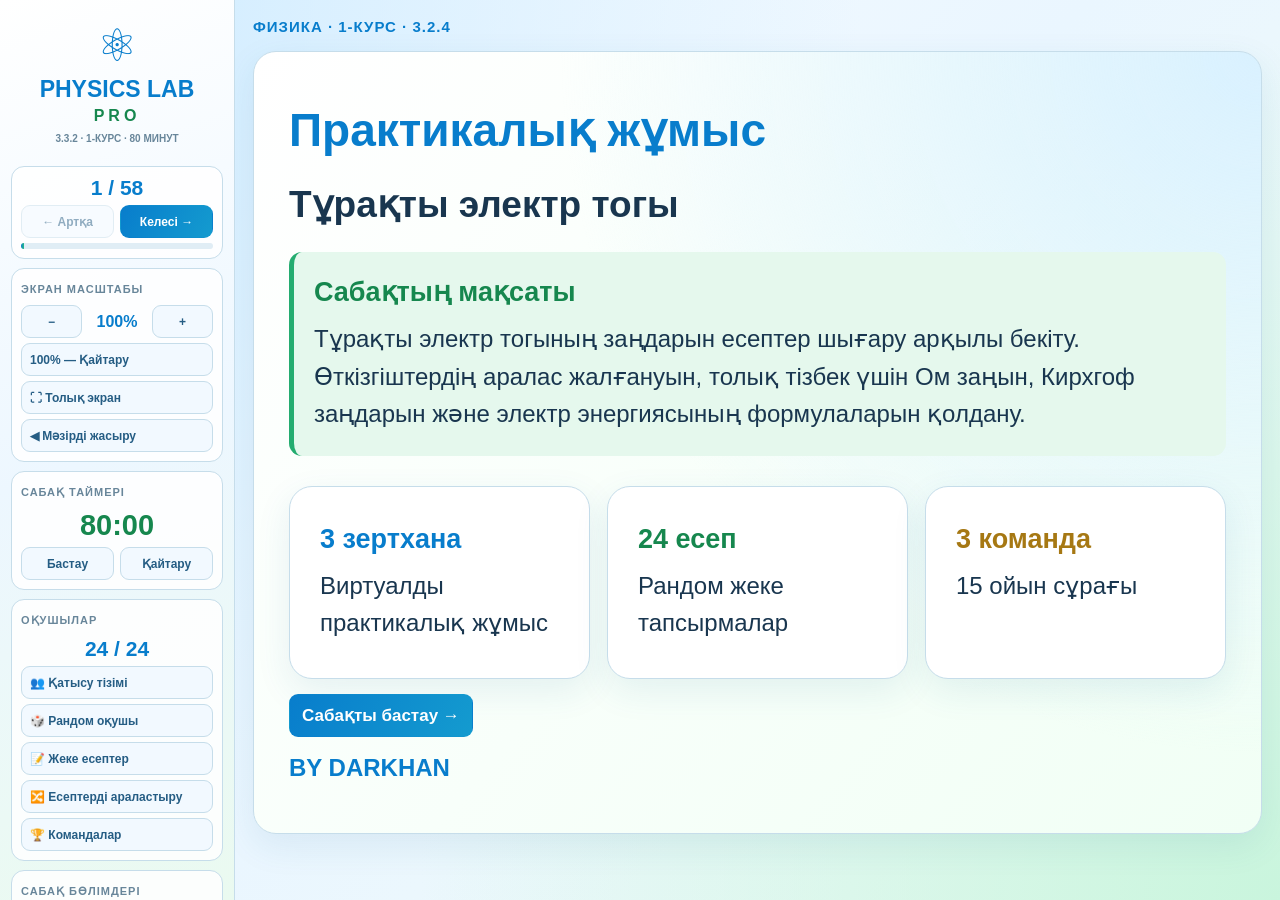
==== fiz5/index.html @ eca9fbef "Physics lessons" ====
<!DOCTYPE html>
<html lang="kk">
<head>
  <meta charset="UTF-8">
  <meta name="viewport" content="width=device-width, initial-scale=1">
  <title>PHYSICS LAB PRO — 3.3.2</title>
  <link rel="stylesheet" href="style.css">
</head>
<body>

<button id="menuToggle" onclick="toggleMenu()">☰</button>

<div id="app">
  <aside class="sidebar">

    <header class="brand">
      <div class="logo">⚛</div>
      <h2>PHYSICS LAB</h2>
      <b>PRO</b>
      <small>3.3.2 · 1-КУРС · 80 МИНУТ</small>
    </header>

    <section class="panel">
      <strong id="pageCount">1 / 73</strong>
      <div class="row">
        <button id="prev" onclick="go(-1)">← Артқа</button>
        <button id="next" class="primary" onclick="go(1)">Келесі →</button>
      </div>
      <div class="progress"><div id="progress"></div></div>
    </section>

    <section class="panel">
      <label>ЭКРАН МАСШТАБЫ</label>
      <div class="row">
        <button onclick="zoom(-25)">−</button>
        <b id="scale">100%</b>
        <button onclick="zoom(25)">+</button>
      </div>
      <button onclick="zoom(0)">100% — Қайтару</button>
      <button onclick="fullscreen()">⛶ Толық экран</button>
      <button onclick="toggleMenu()">◀ Мәзірді жасыру</button>
    </section>

    <section class="panel">
      <label>САБАҚ ТАЙМЕРІ</label>
      <strong id="timer">80:00</strong>
      <div class="row">
        <button id="timerBtn" onclick="toggleTimer()">Бастау</button>
        <button onclick="resetTimer()">Қайтару</button>
      </div>
    </section>

    <section class="panel">
      <label>ОҚУШЫЛАР</label>
      <b id="attendanceCount">24 / 24</b>
      <button onclick="openPanel('attendance')">👥 Қатысу тізімі</button>
      <button onclick="randomStudent()">🎲 Рандом оқушы</button>
      <button onclick="openPanel('taskPanel')">📝 Жеке есептер</button>
      <button onclick="reshuffle()">🔀 Есептерді араластыру</button>
      <button onclick="openPanel('teamPanel')">🏆 Командалар</button>
    </section>

    <section class="panel">
      <label>САБАҚ БӨЛІМДЕРІ</label>
      <nav id="menu"></nav>
    </section>

    <section class="panel">
      <label>ҚҰРАЛДАР</label>
      <button class="greenBtn" onclick="openBoard()">✎ Интерактивті тақта</button>
      <button onclick="openPanel('mathPanel')">🧮 Математика</button>
      <button onclick="openPanel('physicsPanel')">⚙ Физика</button>
      <button onclick="readPage()">🔊 Дауыстап оқу</button>
      <button onclick="stopReading()">■ Тоқтату</button>
    </section>

    <div class="clock">
      <small>АЛМАТЫ · UTC+5</small>
      <strong id="clock">00:00:00</strong>
      <small id="date"></small>
    </div>

    <footer>BY DARKHAN</footer>
  </aside>

  <main id="screen">
    <div id="stage"></div>
  </main>
</div>

<!-- ҚАТЫСУ ТІЗІМІ -->

<section id="attendance" class="floating wide hidden">
  <header class="handle">
    <b>👥 Қатысу тізімі</b>
    <button onclick="closePanel('attendance')">✕</button>
  </header>
  <p>Келмеген оқушылардың белгісін алып тастаңыз.</p>
  <div class="row">
    <button onclick="markAll(true)">Барлығы бар</button>
    <button onclick="markAll(false)">Барлығы жоқ</button>
  </div>
  <div id="students"></div>
  <button class="primary full" onclick="saveAttendance()">Сақтау</button>
</section>

<!-- ЖЕКЕ ЕСЕПТЕР -->

<section id="taskPanel" class="floating wide hidden">
  <header class="handle">
    <b>24 рандом есеп</b>
    <button onclick="closePanel('taskPanel')">✕</button>
  </header>
  <p id="taskCount"></p>
  <div id="taskList"></div>
  <button class="primary full" onclick="reshuffle()">🎲 Қайта араластыру</button>
</section>

<!-- РАНДОМ ОҚУШЫ -->

<section id="randomPanel" class="floating hidden">
  <header class="handle">
    <b>🎲 Кездейсоқ таңдау</b>
    <button onclick="closePanel('randomPanel')">✕</button>
  </header>
  <div id="randomName"></div>
  <button class="primary full" onclick="openRandomTask()">Есебін ашу</button>
  <button class="full" onclick="randomStudent()">Келесі оқушы</button>
</section>

<!-- КОМАНДАЛАР -->

<section id="teamPanel" class="floating wide hidden">
  <header class="handle">
    <b>🏆 Командалар</b>
    <button onclick="closePanel('teamPanel')">✕</button>
  </header>
  <div id="teams"></div>
  <button class="primary full" onclick="makeTeams(true)">3 топқа қайта бөлу</button>
</section>

<!-- МАТЕМАТИКАЛЫҚ КАЛЬКУЛЯТОР -->

<section id="mathPanel" class="floating mini hidden">
  <header class="handle">
    <b>МАТЕМАТИКА</b>
    <button onclick="closePanel('mathPanel')">✕</button>
  </header>
  <input id="mathDisplay" readonly placeholder="0">
  <div id="mathKeys"></div>
  <div id="mathResult" class="result">0</div>
</section>

<!-- ФИЗИКАЛЫҚ КАЛЬКУЛЯТОР -->

<section id="physicsPanel" class="floating mini hidden">
  <header class="handle">
    <b>ФИЗИКА</b>
    <button onclick="closePanel('physicsPanel')">✕</button>
  </header>
  <label>Формула</label>
  <select id="physicsFormula" onchange="selectFormula()"></select>
  <label>Табу керек</label>
  <select id="physicsUnknown" onchange="physicsInputs()"></select>
  <div id="physicsInputs"></div>
  <button class="primary full" onclick="calculatePhysics()">Есептеу</button>
  <div id="physicsResult" class="result">Нәтиже</div>
</section>

<!-- ИНТЕРАКТИВТІ ТАҚТА -->

<section id="board" class="hidden">

  <header class="boardHeader">
    <b>PHYSICS WHITEBOARD PRO</b>
    <button onclick="closeBoard()">✕ Сабаққа қайту</button>
  </header>

  <aside class="boardTools">

    <label>ТҮСТЕР</label>
    <div class="colors">
      <button style="--c:#19364f" onclick="color('#19364f')"></button>
      <button style="--c:#087dcc" onclick="color('#087dcc')"></button>
      <button style="--c:#df304b" onclick="color('#df304b')"></button>
      <button style="--c:#16874e" onclick="color('#16874e')"></button>
      <button style="--c:#e9b52c" onclick="color('#e9b52c')"></button>
      <button style="--c:#8b45db" onclick="color('#8b45db')"></button>
    </div>
    <input type="color" id="ink" value="#19364f" oninput="color(this.value)">

    <label>ҚАЛЫҢДЫҒЫ</label>
    <input type="range" id="penSize" min="1" max="50" value="5">

    <label>ЖАЗУ ҚҰРАЛДАРЫ</label>
    <button data-tool="pen" onclick="setTool('pen')">✎ Қалам</button>
    <button data-tool="marker" onclick="setTool('marker')">Маркер</button>
    <button data-tool="eraser" onclick="setTool('eraser')">Өшіргіш</button>
    <button data-tool="text" onclick="setTool('text')">T Мәтін</button>
    <button data-tool="hand" onclick="setTool('hand')">✋ Жылжыту</button>

    <label>ФИГУРАЛАР</label>
    <div class="shapes">
      <button data-tool="line" onclick="setTool('line')">╱</button>
      <button data-tool="arrow" onclick="setTool('arrow')">➜</button>
      <button data-tool="rect" onclick="setTool('rect')">▭</button>
      <button data-tool="circle" onclick="setTool('circle')">◯</button>
      <button data-tool="triangle" onclick="setTool('triangle')">△</button>
      <button onclick="toggleGrid()">▦</button>
    </div>

    <label>ТАҚТА БЕТТЕРІ</label>
    <div class="row">
      <button onclick="boardPage(-1)">◀</button>
      <b id="boardCount">1 / 1</b>
      <button onclick="boardPage(1)">▶</button>
    </div>
    <button onclick="newBoardPage()">+ Жаңа бет</button>
    <button onclick="deleteBoardPage()">Бетті өшіру</button>

    <label>ТАҚТА МАСШТАБЫ</label>
    <div class="row">
      <button onclick="boardZoom(-25)">−</button>
      <b id="boardScale">100%</b>
      <button onclick="boardZoom(25)">+</button>
    </div>
    <button onclick="boardZoom(0)">100% — Қайтару</button>

    <div class="row">
      <button onclick="undo()">↶</button>
      <button onclick="redo()">↷</button>
    </div>

    <button onclick="clearBoard()">Тазалау</button>
    <button onclick="$('imageInput').click()">+ Сурет қосу</button>
    <input id="imageInput" type="file" class="hidden"
      accept="image/*" onchange="importImage(event)">
    <button class="primary" onclick="saveBoard()">↓ PNG сақтау</button>
    <button onclick="openPanel('mathPanel')">🧮 Математика</button>
    <button onclick="openPanel('physicsPanel')">⚙ Физика</button>
  </aside>

  <div id="boardViewport">
    <div id="paper">
      <canvas id="canvas" width="1600" height="900"></canvas>
    </div>
  </div>
</section>

<script src="script.js"></script>
</body>
</html>
---- fiz5/style.css ----
:root {
  --blue:#087dcc;
  --green:#16874e;
  --red:#d63a50;
  --gold:#a67813;
  --ink:#19364f;
  --line:#c6ddea;
  --shadow:0 12px 35px #24669918;
}

* { box-sizing:border-box; }

html,body {
  margin:0;
  width:100%;
  height:100%;
  overflow:hidden;
}

body {
  font-family:"Segoe UI","Noto Sans",Arial,sans-serif;
  color:var(--ink);
  background:
    radial-gradient(circle at top left,#cbeaff,transparent 55%),
    radial-gradient(circle at bottom right,#c9f5dd,transparent 55%),
    linear-gradient(135deg,#f9fcff,#eaf6ff,#effbf5);
}

button,input,select { font:inherit; }

button {
  padding:10px 12px;
  border:1px solid var(--line);
  border-radius:9px;
  background:#f2f9ff;
  color:#255d84;
  font-weight:700;
  cursor:pointer;
}

button:hover:not(:disabled) { background:#dcefff; }
button:disabled { opacity:.5; cursor:default; }
button:focus-visible { outline:2px solid var(--blue); }

.primary {
  background:linear-gradient(120deg,#087dcc,#149bcf);
  color:white;
  border-color:transparent;
}

.primary:hover:not(:disabled) { background:#066db7; }

.greenBtn { background:#ddf8e8; color:var(--green); }
.hidden { display:none!important; }
.full { width:100%; }
.blue { color:var(--blue); font-weight:800; }
.green { color:var(--green); font-weight:800; }
.red { color:var(--red); font-weight:800; }
.gold { color:var(--gold); font-weight:800; }

.row {
  display:flex;
  align-items:center;
  gap:6px;
}

.row>button { flex:1; }

/* СОЛ ЖАҚ МӘЗІР */

#app {
  display:grid;
  grid-template-columns:235px minmax(0,1fr);
  height:100dvh;
}

.sidebar {
  min-height:0;
  display:flex;
  flex-direction:column;
  gap:9px;
  padding:11px;
  overflow:auto;
  scrollbar-width:thin;
  background:linear-gradient(160deg,#fff,#edf7ff,#eafaf0);
  border-right:1px solid var(--line);
}

#app.menuHidden {
  grid-template-columns:minmax(0,1fr);
}

#app.menuHidden .sidebar { display:none; }
#app.menuHidden #screen { padding-top:60px; }

#menuToggle {
  display:none;
  position:fixed;
  left:10px;
  top:10px;
  z-index:90;
  font-size:22px;
  background:white;
}

body.menuHidden #menuToggle { display:block; }

.brand {
  text-align:center;
  padding:8px 0 13px;
}

.logo { color:var(--blue); font-size:45px; }
.brand h2 { font-size:23px; color:var(--blue); margin:4px 0; }
.brand b { color:var(--green); letter-spacing:4px; }

.brand small {
  display:block;
  margin-top:8px;
  font-size:10px;
  color:#68869a;
  font-weight:800;
}

.panel {
  display:flex;
  flex-direction:column;
  gap:5px;
  padding:9px;
  background:#ffffffdf;
  border:1px solid var(--line);
  border-radius:13px;
}

.panel label,.boardTools label {
  font-size:11px;
  color:#68869a;
  font-weight:900;
  letter-spacing:1px;
  margin:5px 0;
}

.panel button {
  font-size:12px;
  min-height:33px;
  padding:8px;
  text-align:left;
}

.panel .row button { text-align:center; }

#pageCount,#attendanceCount {
  color:var(--blue);
  font-size:21px;
  text-align:center;
}

#scale {
  min-width:58px;
  text-align:center;
  color:var(--blue);
}

#menu {
  display:flex;
  flex-direction:column;
  gap:5px;
}

#menu button.active,
.boardTools button.active {
  background:var(--blue);
  color:white;
}

.progress {
  height:6px;
  border-radius:20px;
  background:#e0edf5;
  overflow:hidden;
}

#progress {
  height:100%;
  background:linear-gradient(90deg,#087dcc,#25bb81);
  transition:width .2s;
}

#timer {
  color:var(--green);
  font-size:29px;
  text-align:center;
  font-variant-numeric:tabular-nums;
}

.clock {
  text-align:center;
  background:white;
  padding:10px;
  border:1px solid var(--line);
  border-radius:12px;
}

.clock strong {
  display:block;
  font-size:29px;
  color:var(--blue);
  font-variant-numeric:tabular-nums;
}

.clock small {
  font-size:10px;
  color:#668399;
  font-weight:800;
}

footer {
  font-size:11px;
  letter-spacing:2px;
  font-weight:900;
  color:#658198;
  text-align:center;
  padding:7px;
}

/* НЕГІЗГІ ЭКРАН */

#screen {
  min-width:0;
  min-height:0;
  overflow:auto;
  padding:18px;
  overscroll-behavior:contain;
}

#stage { width:100%; margin:0 auto; }

.slide { animation:appear .2s ease-out; }

@keyframes appear {
  from { opacity:.5; }
  to { opacity:1; }
}

.eyebrow {
  font-size:15px;
  color:var(--blue);
  font-weight:900;
  letter-spacing:1px;
}

.slide h1 {
  font-size:46px;
  line-height:1.22;
  margin:15px 0 24px;
}

.slide h2 {
  font-size:37px;
  line-height:1.25;
  margin:10px 0 24px;
}

.slide h3 { font-size:27px; margin:12px 0; }

.slide p,.slide li {
  font-size:24px;
  line-height:1.55;
  margin:12px 0;
}

.slide button { font-size:17px; }

.card {
  padding:25px 30px;
  margin:15px 0;
  background:white;
  border:1px solid var(--line);
  border-radius:23px;
  box-shadow:var(--shadow);
}

.hero {
  padding:35px;
  background:
    radial-gradient(circle at top right,#d9f1ff,transparent 55%),
    linear-gradient(130deg,white,#f1fff5);
}

.definition,.example,.warning {
  margin:15px 0;
  padding:12px 20px;
  border-radius:13px;
}

.definition {
  background:#e5f8ed;
  border-left:5px solid #24ac70;
}

.example {
  background:#fff8df;
  border-left:5px solid #e8bb4c;
}

.warning {
  background:#fff0f3;
  border-left:5px solid #df6076;
}

.formula {
  font-family:"Cambria Math","Segoe UI",Arial,sans-serif;
  font-size:36px;
  font-weight:700;
  line-height:1.6;
  color:#0872bd;
  text-align:center;
  background:linear-gradient(120deg,#e2f2ff,#f5fbff);
  border:1px solid #bbdaef;
  border-radius:15px;
  padding:18px;
  margin:15px 0;
  overflow-wrap:anywhere;
}

.formula sub,.formula sup {
  font-size:.65em;
  line-height:0;
}

.frac {
  display:inline-flex;
  flex-direction:column;
  align-items:center;
  vertical-align:middle;
  font-size:.88em;
  line-height:1.25;
  margin:4px;
}

.frac>span:first-child {
  width:100%;
  border-bottom:2px solid currentColor;
  padding:0 10px 5px;
}

.frac>span:last-child { padding:5px 10px 0; }

.grid2,.grid3 {
  display:grid;
  gap:17px;
}

.grid2 { grid-template-columns:repeat(2,minmax(0,1fr)); }
.grid3 { grid-template-columns:repeat(3,minmax(0,1fr)); }

.visual {
  padding:16px;
  border:2px solid #b3d6ed;
  background:linear-gradient(135deg,#f5fbff,#e4f3ff);
  border-radius:18px;
  text-align:center;
}

.visual svg { display:block; width:100%; max-height:300px; }
.visual small { font-size:14px; color:#668398; }

.notebook {
  border-left:7px solid #d78c9b;
  background:repeating-linear-gradient(
    0deg,white 0px,white 34px,#d8e9f5 35px,white 36px
  );
}

.planRow {
  display:flex;
  justify-content:space-between;
  gap:15px;
  padding:14px 0;
  font-size:22px;
  border-bottom:1px solid var(--line);
}

/* ЖЕКЕ ЕСЕПТЕР */

.studentBanner {
  display:flex;
  align-items:center;
  gap:20px;
  padding:22px;
  margin:18px 0;
  border:2px solid #acd7ee;
  border-radius:20px;
  background:linear-gradient(120deg,#d9efff,#effbf5);
}

.avatar {
  width:80px;
  height:80px;
  flex-shrink:0;
  display:grid;
  place-items:center;
  border-radius:24px;
  background:linear-gradient(135deg,#087dcc,#21ad88);
  color:white;
  font-size:40px;
  font-weight:900;
}

.studentBanner h1 { margin:5px 0; color:var(--blue); }

.level {
  display:inline-block;
  padding:8px 16px;
  border-radius:25px;
  font-size:16px;
  font-weight:900;
}

.easy { background:#d9f7e4; color:#157b47; }
.medium { background:#fff0c5; color:#997000; }
.hard { background:#ffe1e7; color:#b62f48; }

.problem { font-size:30px!important; font-weight:750; }

.data {
  padding:13px 18px;
  margin:12px 0;
  background:#edf7ff;
  border-radius:10px;
  font-size:23px;
}

.answer {
  padding:17px;
  margin-top:18px;
  background:#e7f9ee;
  border:1px solid #b8e1c9;
  border-radius:14px;
}

.actions {
  display:flex;
  flex-wrap:wrap;
  gap:9px;
  margin-top:18px;
}

.done {
  background:#d5f5df;
  color:var(--green);
  border-color:#91d8ad;
}

/* ТОПТЫҚ ОЙЫН */

.teamTurn {
  display:flex;
  flex-wrap:wrap;
  gap:9px;
  margin:15px 0;
}

.teamPill {
  padding:11px 16px;
  background:white;
  border:1px solid var(--line);
  border-radius:25px;
  font-weight:800;
}

.teamPill.active { background:var(--blue); color:white; }

.player {
  padding:18px;
  margin:15px 0;
  border:2px solid #afd8ef;
  border-radius:14px;
  background:#e7f4ff;
  font-size:23px;
}

.player strong { font-size:32px; color:var(--blue); }
.question { font-size:34px!important; font-weight:800; }

.choices {
  display:grid;
  grid-template-columns:1fr 1fr;
  gap:15px;
  margin:20px 0;
}

.slide .choice {
  min-height:80px;
  padding:18px;
  background:#f6fbff;
  border:2px solid var(--line);
  font-size:24px;
  text-align:left;
}

.choice:disabled { opacity:1; }

.slide .choice.correct {
  background:#cef4db;
  border-color:#26ae70;
  color:#117840;
}

.slide .choice.wrong {
  background:#ffe1e7;
  border-color:#e67388;
  color:#b42f48;
}

.score {
  color:var(--green);
  font-size:42px;
  font-weight:900;
}

/* ҚОЗҒАЛМАЛЫ ТЕРЕЗЕЛЕР */

.floating {
  position:fixed;
  top:80px;
  right:15px;
  z-index:150;
  width:300px;
  max-width:calc(100vw - 8px);
  max-height:calc(100dvh - 8px);
  overflow:auto;
  padding:12px;
  background:white;
  border:1px solid #accfe5;
  border-radius:14px;
  box-shadow:0 14px 45px #173b5735;
}

.floating.wide { width:500px; }

.handle {
  display:flex;
  align-items:center;
  justify-content:space-between;
  gap:5px;
  padding:9px;
  border-radius:8px;
  background:#e5f4ff;
  color:var(--blue);
  font-size:15px;
  cursor:grab;
  touch-action:none;
  user-select:none;
}

.handle button { padding:3px 7px; }

#students,#taskList {
  display:grid;
  grid-template-columns:1fr 1fr;
  gap:6px;
  margin:10px 0;
  max-height:350px;
  overflow:auto;
}

.student {
  display:flex;
  align-items:center;
  gap:7px;
  padding:10px;
  background:#e8f9ef;
  border:1px solid #bce6cb;
  border-radius:8px;
  font-size:16px;
  font-weight:700;
}

.student.absent {
  background:#fff0f3;
  color:var(--red);
}

.student input {
  width:18px;
  height:18px;
  accent-color:var(--green);
}

#taskList button { text-align:left; }
#taskList small { display:block; font-size:11px; }

.teamCard {
  padding:12px;
  border:1px solid var(--line);
  border-radius:12px;
  margin:10px 0;
}

#randomName {
  padding:30px 10px;
  margin:12px 0;
  text-align:center;
  background:#e5f4ff;
  border-radius:12px;
  color:var(--blue);
  font-size:34px;
  font-weight:900;
}

input:not([type=checkbox]):not([type=range]):not([type=color]),
select {
  width:100%;
  min-width:0;
  padding:8px;
  margin:5px 0;
  border:1px solid var(--line);
  border-radius:7px;
  background:#f4faff;
  color:var(--ink);
}

input[type=range] { width:100%; accent-color:var(--blue); }

/* ШАҒЫН КАЛЬКУЛЯТОРЛАР */

#mathPanel { width:170px; }
#physicsPanel { width:185px; right:195px; }

.mini {
  padding:5px;
  background:#f2f9ff;
  border-radius:10px;
  cursor:grab;
  user-select:none;
  touch-action:none;
}

.mini .handle { font-size:10px; padding:5px; }
.mini .handle button { font-size:10px; padding:2px 5px; }

#mathDisplay {
  height:30px;
  padding:4px;
  font-size:16px;
  text-align:right;
  background:white;
}

#mathKeys {
  display:grid;
  grid-template-columns:repeat(4,minmax(0,1fr));
  gap:3px;
}

#mathKeys button {
  min-width:0;
  height:23px;
  padding:0;
  font-size:10px;
  border-radius:5px;
}

.mini label {
  display:block;
  font-size:10px;
  font-weight:750;
  margin-top:4px;
}

#physicsPanel input,#physicsPanel select {
  height:26px;
  padding:3px;
  font-size:10px;
  margin:3px 0;
}

#physicsPanel .full { padding:6px; font-size:10px; }

.result {
  padding:6px;
  margin-top:5px;
  border:1px solid #bae1c9;
  border-radius:6px;
  background:#e1f7ea;
  color:var(--green);
  font-size:12px;
  font-weight:800;
  overflow-wrap:anywhere;
}

/* ИНТЕРАКТИВТІ ТАҚТА */

#board {
  position:fixed;
  inset:0;
  z-index:100;
  display:grid;
  grid-template-columns:185px minmax(0,1fr);
  grid-template-rows:55px minmax(0,1fr);
  background:#dce8f1;
}

.boardHeader {
  grid-column:1/-1;
  display:flex;
  align-items:center;
  justify-content:space-between;
  padding:10px 18px;
  background:white;
  color:var(--blue);
  border-bottom:1px solid var(--line);
}

.boardTools {
  display:flex;
  flex-direction:column;
  gap:5px;
  padding:9px;
  overflow:auto;
  background:#f8fcff;
  border-right:1px solid var(--line);
}

.boardTools>button { font-size:12px; padding:8px; text-align:left; }
.boardTools .row { font-size:12px; }
.boardTools .row button { padding:6px; }

.colors {
  display:grid;
  grid-template-columns:repeat(6,1fr);
  gap:4px;
}

.colors button {
  width:21px;
  height:21px;
  padding:0;
  border:2px solid white;
  border-radius:50%;
  background:var(--c);
  box-shadow:0 0 0 1px #adc9db;
}

.colors button:hover { background:var(--c); }
#ink { width:100%; height:28px; border:0; }

.shapes {
  display:grid;
  grid-template-columns:repeat(3,1fr);
  gap:5px;
}

.shapes button { padding:6px; font-size:18px; }

#boardViewport {
  min-width:0;
  min-height:0;
  overflow:auto;
  padding:12px;
}

#paper {
  position:relative;
  margin:0 auto;
  background:white;
  box-shadow:0 7px 30px #19364f26;
}

#canvas {
  display:block;
  width:100%;
  height:auto;
  touch-action:none;
  cursor:crosshair;
}

/* ТЕЛЕФОНҒА БЕЙІМДЕЛУ */

@media(max-width:1000px) {
  #app { grid-template-columns:200px minmax(0,1fr); }
  .slide h1 { font-size:38px; }
  .slide h2 { font-size:30px; }
  .slide p,.slide li { font-size:21px; }
  .grid2 { grid-template-columns:1fr; }
}

@media(max-width:650px) {
  #app { grid-template-columns:145px minmax(0,1fr); }
  .sidebar,.panel { padding:5px; }
  .brand h2 { font-size:16px; }
  .panel button { font-size:10px; }
  #screen { padding:8px; }
  .card,.hero { padding:15px; }
  .slide h1 { font-size:28px; }
  .slide h2 { font-size:24px; }
  .slide h3 { font-size:20px; }
  .slide p,.slide li { font-size:18px; }
  .formula { font-size:25px; }
  .problem { font-size:22px!important; }
  .grid3,.choices,#students,#taskList { grid-template-columns:1fr; }
  .studentBanner { padding:10px; gap:10px; }
  .avatar { width:45px; height:45px; font-size:22px; }
  #board { grid-template-columns:135px minmax(0,1fr); }
  .colors { grid-template-columns:repeat(3,1fr); }
  #physicsPanel { right:5px; }
}
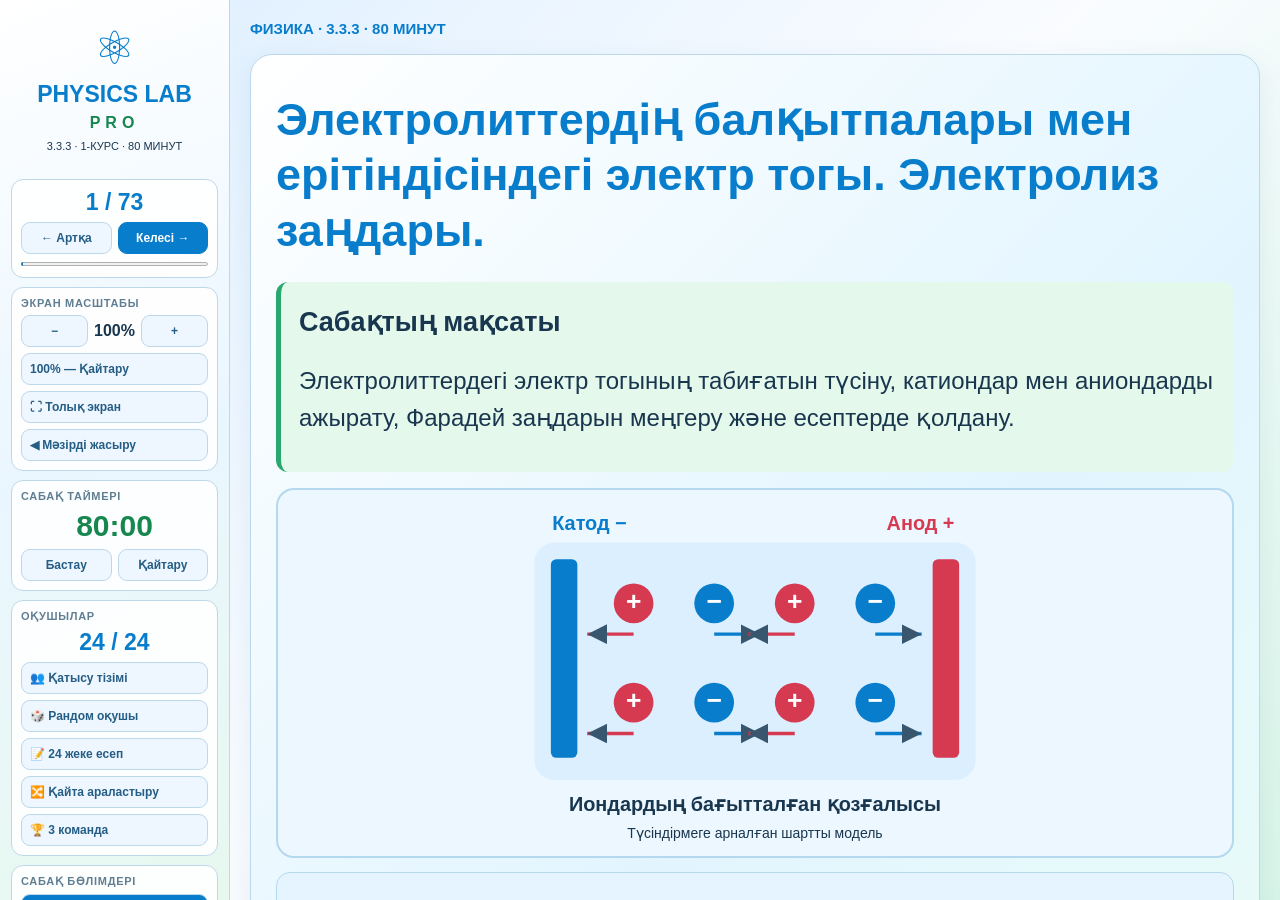
==== commit bb296b16: "Update fiz5 - 3.3.3" ====
--- a/fiz5/index.html
+++ b/fiz5/index.html
@@ -3,31 +3,30 @@
 <html lang="kk">
 <head>
   <meta charset="UTF-8">
-  <meta name="viewport" content="width=device-width, initial-scale=1">
-  <title>PHYSICS LAB PRO — 3.3.2</title>
+  <meta name="viewport" content="width=device-width,initial-scale=1">
+  <title>PHYSICS LAB PRO — 3.3.3</title>
   <link rel="stylesheet" href="style.css">
 </head>
 <body>
 
-<button id="menuToggle" onclick="toggleMenu()">☰</button>
+<button id="menuToggle" onclick="toggleMenu()">☰ Мәзір</button>
 
 <div id="app">
-  <aside class="sidebar">
-
+  <aside id="sidebar">
     <header class="brand">
       <div class="logo">⚛</div>
       <h2>PHYSICS LAB</h2>
       <b>PRO</b>
-      <small>3.3.2 · 1-КУРС · 80 МИНУТ</small>
+      <small>3.3.3 · 1-КУРС · 80 МИНУТ</small>
     </header>
 
     <section class="panel">
-      <strong id="pageCount">1 / 73</strong>
+      <strong id="pageCount"></strong>
       <div class="row">
-        <button id="prev" onclick="go(-1)">← Артқа</button>
-        <button id="next" class="primary" onclick="go(1)">Келесі →</button>
+        <button onclick="go(-1)">← Артқа</button>
+        <button class="primary" onclick="go(1)">Келесі →</button>
       </div>
-      <div class="progress"><div id="progress"></div></div>
+      <progress id="progress" max="100"></progress>
     </section>
 
     <section class="panel">
@@ -53,12 +52,12 @@
 
     <section class="panel">
       <label>ОҚУШЫЛАР</label>
-      <b id="attendanceCount">24 / 24</b>
+      <strong id="attendanceCount"></strong>
       <button onclick="openPanel('attendance')">👥 Қатысу тізімі</button>
       <button onclick="randomStudent()">🎲 Рандом оқушы</button>
-      <button onclick="openPanel('taskPanel')">📝 Жеке есептер</button>
-      <button onclick="reshuffle()">🔀 Есептерді араластыру</button>
-      <button onclick="openPanel('teamPanel')">🏆 Командалар</button>
+      <button onclick="openPanel('taskPanel')">📝 24 жеке есеп</button>
+      <button onclick="reshuffle()">🔀 Қайта араластыру</button>
+      <button onclick="openPanel('teamPanel')">🏆 3 команда</button>
     </section>
 
     <section class="panel">
@@ -68,7 +67,7 @@
 
     <section class="panel">
       <label>ҚҰРАЛДАР</label>
-      <button class="greenBtn" onclick="openBoard()">✎ Интерактивті тақта</button>
+      <button onclick="openBoard()">✎ Интерактивті тақта</button>
       <button onclick="openPanel('mathPanel')">🧮 Математика</button>
       <button onclick="openPanel('physicsPanel')">⚙ Физика</button>
       <button onclick="readPage()">🔊 Дауыстап оқу</button>
@@ -77,10 +76,9 @@
 
     <div class="clock">
       <small>АЛМАТЫ · UTC+5</small>
-      <strong id="clock">00:00:00</strong>
+      <strong id="clock"></strong>
       <small id="date"></small>
     </div>
-
     <footer>BY DARKHAN</footer>
   </aside>
 
@@ -90,13 +88,11 @@
 </div>
 
 <!-- ҚАТЫСУ ТІЗІМІ -->
-
 <section id="attendance" class="floating wide hidden">
-  <header class="handle">
-    <b>👥 Қатысу тізімі</b>
+  <div class="handle">
+    <b>Қатысу тізімі</b>
     <button onclick="closePanel('attendance')">✕</button>
-  </header>
-  <p>Келмеген оқушылардың белгісін алып тастаңыз.</p>
+  </div>
   <div class="row">
     <button onclick="markAll(true)">Барлығы бар</button>
     <button onclick="markAll(false)">Барлығы жоқ</button>
@@ -106,140 +102,116 @@
 </section>
 
 <!-- ЖЕКЕ ЕСЕПТЕР -->
-
 <section id="taskPanel" class="floating wide hidden">
-  <header class="handle">
-    <b>24 рандом есеп</b>
+  <div class="handle">
+    <b>Жеке есептер</b>
     <button onclick="closePanel('taskPanel')">✕</button>
-  </header>
+  </div>
   <p id="taskCount"></p>
   <div id="taskList"></div>
-  <button class="primary full" onclick="reshuffle()">🎲 Қайта араластыру</button>
-</section>
-
-<!-- РАНДОМ ОҚУШЫ -->
-
+  <button class="full" onclick="reshuffle()">Қайта араластыру</button>
+</section>
+
+<!-- РАНДОМ -->
 <section id="randomPanel" class="floating hidden">
-  <header class="handle">
-    <b>🎲 Кездейсоқ таңдау</b>
+  <div class="handle">
+    <b>Рандом оқушы</b>
     <button onclick="closePanel('randomPanel')">✕</button>
-  </header>
-  <div id="randomName"></div>
+  </div>
+  <h2 id="randomName"></h2>
   <button class="primary full" onclick="openRandomTask()">Есебін ашу</button>
   <button class="full" onclick="randomStudent()">Келесі оқушы</button>
 </section>
 
 <!-- КОМАНДАЛАР -->
-
 <section id="teamPanel" class="floating wide hidden">
-  <header class="handle">
-    <b>🏆 Командалар</b>
+  <div class="handle">
+    <b>Командалар</b>
     <button onclick="closePanel('teamPanel')">✕</button>
-  </header>
+  </div>
   <div id="teams"></div>
-  <button class="primary full" onclick="makeTeams(true)">3 топқа қайта бөлу</button>
+  <button class="full" onclick="makeTeams(true)">Қайта бөлу</button>
 </section>
 
 <!-- МАТЕМАТИКАЛЫҚ КАЛЬКУЛЯТОР -->
-
 <section id="mathPanel" class="floating mini hidden">
-  <header class="handle">
+  <div class="handle">
     <b>МАТЕМАТИКА</b>
     <button onclick="closePanel('mathPanel')">✕</button>
-  </header>
+  </div>
   <input id="mathDisplay" readonly placeholder="0">
   <div id="mathKeys"></div>
   <div id="mathResult" class="result">0</div>
 </section>
 
 <!-- ФИЗИКАЛЫҚ КАЛЬКУЛЯТОР -->
-
 <section id="physicsPanel" class="floating mini hidden">
-  <header class="handle">
+  <div class="handle">
     <b>ФИЗИКА</b>
     <button onclick="closePanel('physicsPanel')">✕</button>
-  </header>
+  </div>
   <label>Формула</label>
-  <select id="physicsFormula" onchange="selectFormula()"></select>
-  <label>Табу керек</label>
-  <select id="physicsUnknown" onchange="physicsInputs()"></select>
+  <select id="physicsFormula" onchange="physicsInputs()"></select>
   <div id="physicsInputs"></div>
   <button class="primary full" onclick="calculatePhysics()">Есептеу</button>
   <div id="physicsResult" class="result">Нәтиже</div>
 </section>
 
 <!-- ИНТЕРАКТИВТІ ТАҚТА -->
-
 <section id="board" class="hidden">
-
   <header class="boardHeader">
     <b>PHYSICS WHITEBOARD PRO</b>
     <button onclick="closeBoard()">✕ Сабаққа қайту</button>
   </header>
 
-  <aside class="boardTools">
-
-    <label>ТҮСТЕР</label>
-    <div class="colors">
-      <button style="--c:#19364f" onclick="color('#19364f')"></button>
-      <button style="--c:#087dcc" onclick="color('#087dcc')"></button>
-      <button style="--c:#df304b" onclick="color('#df304b')"></button>
-      <button style="--c:#16874e" onclick="color('#16874e')"></button>
-      <button style="--c:#e9b52c" onclick="color('#e9b52c')"></button>
-      <button style="--c:#8b45db" onclick="color('#8b45db')"></button>
-    </div>
-    <input type="color" id="ink" value="#19364f" oninput="color(this.value)">
-
+  <div class="boardTools">
+    <label>ТҮС</label>
+    <input id="ink" type="color" value="#19364f">
     <label>ҚАЛЫҢДЫҒЫ</label>
-    <input type="range" id="penSize" min="1" max="50" value="5">
-
-    <label>ЖАЗУ ҚҰРАЛДАРЫ</label>
-    <button data-tool="pen" onclick="setTool('pen')">✎ Қалам</button>
-    <button data-tool="marker" onclick="setTool('marker')">Маркер</button>
-    <button data-tool="eraser" onclick="setTool('eraser')">Өшіргіш</button>
-    <button data-tool="text" onclick="setTool('text')">T Мәтін</button>
-    <button data-tool="hand" onclick="setTool('hand')">✋ Жылжыту</button>
-
-    <label>ФИГУРАЛАР</label>
-    <div class="shapes">
-      <button data-tool="line" onclick="setTool('line')">╱</button>
-      <button data-tool="arrow" onclick="setTool('arrow')">➜</button>
-      <button data-tool="rect" onclick="setTool('rect')">▭</button>
-      <button data-tool="circle" onclick="setTool('circle')">◯</button>
-      <button data-tool="triangle" onclick="setTool('triangle')">△</button>
-      <button onclick="toggleGrid()">▦</button>
-    </div>
+    <input id="penSize" type="range" min="1" max="40" value="5">
+
+    <label>ҚҰРАЛДАР</label>
+    <button onclick="setTool('pen')">✎ Қалам</button>
+    <button onclick="setTool('marker')">Маркер</button>
+    <button onclick="setTool('eraser')">Өшіргіш</button>
+    <button onclick="setTool('text')">Мәтін</button>
+    <button onclick="setTool('line')">Түзу сызық</button>
+    <button onclick="setTool('arrow')">Бағдарша</button>
+    <button onclick="setTool('rect')">Төртбұрыш</button>
+    <button onclick="setTool('circle')">Эллипс</button>
+    <button onclick="setTool('triangle')">Үшбұрыш</button>
+    <button onclick="setTool('hand')">Жылжыту</button>
+    <button onclick="toggleGrid()">Торкөз</button>
 
     <label>ТАҚТА БЕТТЕРІ</label>
     <div class="row">
       <button onclick="boardPage(-1)">◀</button>
-      <b id="boardCount">1 / 1</b>
+      <b id="boardCount">1/1</b>
       <button onclick="boardPage(1)">▶</button>
     </div>
     <button onclick="newBoardPage()">+ Жаңа бет</button>
     <button onclick="deleteBoardPage()">Бетті өшіру</button>
 
-    <label>ТАҚТА МАСШТАБЫ</label>
+    <div class="row">
+      <button onclick="undo()">↶</button>
+      <button onclick="redo()">↷</button>
+    </div>
+
+    <label>МАСШТАБ</label>
     <div class="row">
       <button onclick="boardZoom(-25)">−</button>
       <b id="boardScale">100%</b>
       <button onclick="boardZoom(25)">+</button>
     </div>
-    <button onclick="boardZoom(0)">100% — Қайтару</button>
-
-    <div class="row">
-      <button onclick="undo()">↶</button>
-      <button onclick="redo()">↷</button>
-    </div>
-
+    <button onclick="boardZoom(0)">100%</button>
     <button onclick="clearBoard()">Тазалау</button>
-    <button onclick="$('imageInput').click()">+ Сурет қосу</button>
-    <input id="imageInput" type="file" class="hidden"
-      accept="image/*" onchange="importImage(event)">
-    <button class="primary" onclick="saveBoard()">↓ PNG сақтау</button>
-    <button onclick="openPanel('mathPanel')">🧮 Математика</button>
-    <button onclick="openPanel('physicsPanel')">⚙ Физика</button>
-  </aside>
+    <button onclick="$('imageInput').click()">Сурет қосу</button>
+    <input id="imageInput" type="file" accept="image/*" hidden
+      onchange="importImage(event)">
+    <button onclick="saveBoard()">PNG сақтау</button>
+    <button onclick="openPanel('mathPanel')">Математика</button>
+    <button onclick="openPanel('physicsPanel')">Физика</button>
+  </div>
 
   <div id="boardViewport">
     <div id="paper">
--- a/fiz5/style.css
+++ b/fiz5/style.css
@@ -1,809 +1,219 @@
 
-:root {
-  --blue:#087dcc;
-  --green:#16874e;
-  --red:#d63a50;
-  --gold:#a67813;
-  --ink:#19364f;
-  --line:#c6ddea;
-  --shadow:0 12px 35px #24669918;
-}
-
-* { box-sizing:border-box; }
-
-html,body {
-  margin:0;
-  width:100%;
-  height:100%;
-  overflow:hidden;
-}
-
-body {
+:root{
+  --blue:#087dcc;--green:#16874e;--red:#d63a50;
+  --ink:#19364f;--line:#bdd8e9;
+}
+*{box-sizing:border-box}
+html,body{margin:0;height:100%;overflow:hidden}
+body{
   font-family:"Segoe UI","Noto Sans",Arial,sans-serif;
   color:var(--ink);
-  background:
-    radial-gradient(circle at top left,#cbeaff,transparent 55%),
-    radial-gradient(circle at bottom right,#c9f5dd,transparent 55%),
-    linear-gradient(135deg,#f9fcff,#eaf6ff,#effbf5);
-}
-
-button,input,select { font:inherit; }
-
-button {
-  padding:10px 12px;
-  border:1px solid var(--line);
-  border-radius:9px;
-  background:#f2f9ff;
-  color:#255d84;
-  font-weight:700;
-  cursor:pointer;
-}
-
-button:hover:not(:disabled) { background:#dcefff; }
-button:disabled { opacity:.5; cursor:default; }
-button:focus-visible { outline:2px solid var(--blue); }
-
-.primary {
-  background:linear-gradient(120deg,#087dcc,#149bcf);
-  color:white;
-  border-color:transparent;
-}
-
-.primary:hover:not(:disabled) { background:#066db7; }
-
-.greenBtn { background:#ddf8e8; color:var(--green); }
-.hidden { display:none!important; }
-.full { width:100%; }
-.blue { color:var(--blue); font-weight:800; }
-.green { color:var(--green); font-weight:800; }
-.red { color:var(--red); font-weight:800; }
-.gold { color:var(--gold); font-weight:800; }
-
-.row {
-  display:flex;
-  align-items:center;
-  gap:6px;
-}
-
-.row>button { flex:1; }
-
-/* СОЛ ЖАҚ МӘЗІР */
-
-#app {
-  display:grid;
-  grid-template-columns:235px minmax(0,1fr);
+  background:linear-gradient(135deg,#dceeff,#fafcff,#d9f5e8);
+}
+button,input,select{font:inherit}
+button{
+  border:1px solid var(--line);border-radius:9px;
+  background:#eef7ff;color:#255d84;
+  padding:9px 12px;font-weight:700;cursor:pointer;
+}
+button:hover:not(:disabled){background:#d5eaff}
+button:disabled{opacity:.55;cursor:default}
+.primary{background:#087dcc;color:white;border-color:#087dcc}
+.primary:hover:not(:disabled){background:#066cb3}
+.hidden{display:none!important}
+.full{width:100%;margin:3px 0}
+.blue{color:var(--blue)}
+.green{color:var(--green)}
+.red{color:var(--red)}
+.row{display:flex;align-items:center;gap:6px}
+.row button{flex:1}
+#app{
+  display:grid;grid-template-columns:230px minmax(0,1fr);
   height:100dvh;
 }
-
-.sidebar {
-  min-height:0;
-  display:flex;
-  flex-direction:column;
-  gap:9px;
-  padding:11px;
-  overflow:auto;
-  scrollbar-width:thin;
-  background:linear-gradient(160deg,#fff,#edf7ff,#eafaf0);
+#sidebar{
+  min-height:0;overflow:auto;padding:11px;
+  background:linear-gradient(160deg,#fff,#eaf6ff,#e7f8ef);
   border-right:1px solid var(--line);
 }
-
-#app.menuHidden {
-  grid-template-columns:minmax(0,1fr);
-}
-
-#app.menuHidden .sidebar { display:none; }
-#app.menuHidden #screen { padding-top:60px; }
-
-#menuToggle {
-  display:none;
-  position:fixed;
-  left:10px;
-  top:10px;
-  z-index:90;
-  font-size:22px;
-  background:white;
-}
-
-body.menuHidden #menuToggle { display:block; }
-
-.brand {
-  text-align:center;
-  padding:8px 0 13px;
-}
-
-.logo { color:var(--blue); font-size:45px; }
-.brand h2 { font-size:23px; color:var(--blue); margin:4px 0; }
-.brand b { color:var(--green); letter-spacing:4px; }
-
-.brand small {
-  display:block;
-  margin-top:8px;
-  font-size:10px;
-  color:#68869a;
-  font-weight:800;
-}
-
-.panel {
-  display:flex;
-  flex-direction:column;
-  gap:5px;
-  padding:9px;
-  background:#ffffffdf;
-  border:1px solid var(--line);
-  border-radius:13px;
-}
-
-.panel label,.boardTools label {
-  font-size:11px;
-  color:#68869a;
-  font-weight:900;
-  letter-spacing:1px;
-  margin:5px 0;
-}
-
-.panel button {
-  font-size:12px;
-  min-height:33px;
-  padding:8px;
-  text-align:left;
-}
-
-.panel .row button { text-align:center; }
-
-#pageCount,#attendanceCount {
-  color:var(--blue);
-  font-size:21px;
-  text-align:center;
-}
-
-#scale {
-  min-width:58px;
-  text-align:center;
-  color:var(--blue);
-}
-
-#menu {
-  display:flex;
-  flex-direction:column;
-  gap:5px;
-}
-
-#menu button.active,
-.boardTools button.active {
-  background:var(--blue);
-  color:white;
-}
-
-.progress {
-  height:6px;
-  border-radius:20px;
-  background:#e0edf5;
-  overflow:hidden;
-}
-
-#progress {
-  height:100%;
-  background:linear-gradient(90deg,#087dcc,#25bb81);
-  transition:width .2s;
-}
-
-#timer {
-  color:var(--green);
-  font-size:29px;
-  text-align:center;
-  font-variant-numeric:tabular-nums;
-}
-
-.clock {
-  text-align:center;
-  background:white;
-  padding:10px;
-  border:1px solid var(--line);
-  border-radius:12px;
-}
-
-.clock strong {
-  display:block;
-  font-size:29px;
-  color:var(--blue);
-  font-variant-numeric:tabular-nums;
-}
-
-.clock small {
-  font-size:10px;
-  color:#668399;
-  font-weight:800;
-}
-
-footer {
-  font-size:11px;
-  letter-spacing:2px;
-  font-weight:900;
-  color:#658198;
-  text-align:center;
-  padding:7px;
-}
-
-/* НЕГІЗГІ ЭКРАН */
-
-#screen {
-  min-width:0;
-  min-height:0;
-  overflow:auto;
-  padding:18px;
-  overscroll-behavior:contain;
-}
-
-#stage { width:100%; margin:0 auto; }
-
-.slide { animation:appear .2s ease-out; }
-
-@keyframes appear {
-  from { opacity:.5; }
-  to { opacity:1; }
-}
-
-.eyebrow {
-  font-size:15px;
-  color:var(--blue);
-  font-weight:900;
-  letter-spacing:1px;
-}
-
-.slide h1 {
-  font-size:46px;
-  line-height:1.22;
-  margin:15px 0 24px;
-}
-
-.slide h2 {
-  font-size:37px;
-  line-height:1.25;
-  margin:10px 0 24px;
-}
-
-.slide h3 { font-size:27px; margin:12px 0; }
-
-.slide p,.slide li {
-  font-size:24px;
-  line-height:1.55;
-  margin:12px 0;
-}
-
-.slide button { font-size:17px; }
-
-.card {
-  padding:25px 30px;
-  margin:15px 0;
-  background:white;
-  border:1px solid var(--line);
-  border-radius:23px;
-  box-shadow:var(--shadow);
-}
-
-.hero {
-  padding:35px;
-  background:
-    radial-gradient(circle at top right,#d9f1ff,transparent 55%),
-    linear-gradient(130deg,white,#f1fff5);
-}
-
-.definition,.example,.warning {
-  margin:15px 0;
-  padding:12px 20px;
-  border-radius:13px;
-}
-
-.definition {
-  background:#e5f8ed;
-  border-left:5px solid #24ac70;
-}
-
-.example {
-  background:#fff8df;
-  border-left:5px solid #e8bb4c;
-}
-
-.warning {
-  background:#fff0f3;
-  border-left:5px solid #df6076;
-}
-
-.formula {
+.brand{text-align:center;padding:10px 0}
+.logo{font-size:46px;color:var(--blue)}
+.brand h2{font-size:23px;margin:6px;color:var(--blue)}
+.brand b{color:var(--green);letter-spacing:5px}
+.brand small{display:block;font-size:11px;margin:8px}
+.panel{
+  display:flex;flex-direction:column;gap:6px;
+  padding:9px;margin:9px 0;border-radius:12px;
+  background:#ffffffec;border:1px solid var(--line);
+}
+.panel label,.boardTools label{
+  font-size:11px;font-weight:900;color:#607e92;
+  letter-spacing:.7px;
+}
+.panel button{font-size:12px;text-align:left;padding:8px}
+.panel .row button{text-align:center}
+#pageCount,#attendanceCount,#timer{
+  text-align:center;font-size:23px;color:var(--blue);
+}
+#timer{font-size:30px;color:var(--green)}
+progress{width:100%;height:8px;accent-color:var(--blue)}
+nav{display:grid;gap:5px}
+nav button.active{background:var(--blue);color:white}
+.clock{text-align:center;background:white;border-radius:12px;padding:12px}
+.clock strong{display:block;color:var(--blue);font-size:28px}
+.clock small{font-size:11px}
+footer{text-align:center;padding:15px;font-size:12px;font-weight:900}
+#menuToggle{display:none;position:fixed;top:8px;left:8px;z-index:80}
+body.menuHidden #menuToggle{display:block}
+#app.menuHidden{grid-template-columns:minmax(0,1fr)}
+#app.menuHidden #sidebar{display:none}
+#app.menuHidden #screen{padding-top:55px}
+#screen{min-width:0;min-height:0;overflow:auto;padding:18px}
+#stage{margin:0 auto}
+.slide{padding:2px}
+.slide h1{font-size:45px;line-height:1.23;margin:12px 0 24px}
+.slide h2{font-size:36px;line-height:1.25;margin:10px 0 22px}
+.slide h3{font-size:27px;margin:12px 0}
+.slide p,.slide li{font-size:24px;line-height:1.55}
+.slide button{font-size:17px}
+.eyebrow{color:var(--blue);font-size:15px;font-weight:900}
+.card{
+  background:white;padding:25px;margin:16px 0;
+  border:1px solid var(--line);border-radius:22px;
+  box-shadow:0 9px 28px #2c68941a;overflow-wrap:break-word;
+}
+.hero{background:linear-gradient(135deg,#fff,#e2f5ff,#ecfff3)}
+.definition,.example,.warning{
+  padding:12px 18px;margin:16px 0;border-radius:12px;
+}
+.definition{background:#e5f8ec;border-left:5px solid #28a76e}
+.example{background:#fff7de;border-left:5px solid #e6b63e}
+.warning{background:#ffe5eb;border-left:5px solid #d63a50}
+.formula{
+  padding:18px;margin:14px 0;font-size:34px;
   font-family:"Cambria Math","Segoe UI",Arial,sans-serif;
-  font-size:36px;
-  font-weight:700;
-  line-height:1.6;
-  color:#0872bd;
-  text-align:center;
-  background:linear-gradient(120deg,#e2f2ff,#f5fbff);
-  border:1px solid #bbdaef;
-  border-radius:15px;
-  padding:18px;
-  margin:15px 0;
+  color:#0872bd;font-weight:700;text-align:center;
+  line-height:1.65;background:#e6f4ff;
+  border:1px solid #b6d8ec;border-radius:14px;
   overflow-wrap:anywhere;
 }
-
-.formula sub,.formula sup {
-  font-size:.65em;
-  line-height:0;
-}
-
-.frac {
-  display:inline-flex;
-  flex-direction:column;
-  align-items:center;
-  vertical-align:middle;
-  font-size:.88em;
-  line-height:1.25;
-  margin:4px;
-}
-
-.frac>span:first-child {
-  width:100%;
+.frac{
+  display:inline-flex;flex-direction:column;
+  vertical-align:middle;align-items:center;line-height:1.25;
+  margin:5px;font-size:.9em;
+}
+.frac span:first-child{
   border-bottom:2px solid currentColor;
-  padding:0 10px 5px;
-}
-
-.frac>span:last-child { padding:5px 10px 0; }
-
-.grid2,.grid3 {
-  display:grid;
-  gap:17px;
-}
-
-.grid2 { grid-template-columns:repeat(2,minmax(0,1fr)); }
-.grid3 { grid-template-columns:repeat(3,minmax(0,1fr)); }
-
-.visual {
-  padding:16px;
-  border:2px solid #b3d6ed;
-  background:linear-gradient(135deg,#f5fbff,#e4f3ff);
-  border-radius:18px;
-  text-align:center;
-}
-
-.visual svg { display:block; width:100%; max-height:300px; }
-.visual small { font-size:14px; color:#668398; }
-
-.notebook {
-  border-left:7px solid #d78c9b;
+  width:100%;padding:0 9px 5px;text-align:center;
+}
+.frac span:last-child{padding-top:5px}
+.grid2,.grid3{display:grid;gap:16px;align-items:start}
+.grid2{grid-template-columns:repeat(2,minmax(0,1fr))}
+.grid3{grid-template-columns:repeat(3,minmax(0,1fr))}
+.visual{
+  border:2px solid #b4d8ee;background:#edf7ff;
+  border-radius:18px;text-align:center;padding:14px;
+}
+.visual svg{display:block;width:100%;max-height:320px}
+.visual small{font-size:14px}
+.notebook{
+  border-left:6px solid #d78c9b;
   background:repeating-linear-gradient(
-    0deg,white 0px,white 34px,#d8e9f5 35px,white 36px
-  );
-}
-
-.planRow {
-  display:flex;
-  justify-content:space-between;
-  gap:15px;
-  padding:14px 0;
-  font-size:22px;
-  border-bottom:1px solid var(--line);
-}
-
-/* ЖЕКЕ ЕСЕПТЕР */
-
-.studentBanner {
-  display:flex;
-  align-items:center;
-  gap:20px;
-  padding:22px;
-  margin:18px 0;
-  border:2px solid #acd7ee;
-  border-radius:20px;
-  background:linear-gradient(120deg,#d9efff,#effbf5);
-}
-
-.avatar {
-  width:80px;
-  height:80px;
-  flex-shrink:0;
-  display:grid;
-  place-items:center;
-  border-radius:24px;
-  background:linear-gradient(135deg,#087dcc,#21ad88);
-  color:white;
-  font-size:40px;
-  font-weight:900;
-}
-
-.studentBanner h1 { margin:5px 0; color:var(--blue); }
-
-.level {
-  display:inline-block;
-  padding:8px 16px;
-  border-radius:25px;
-  font-size:16px;
-  font-weight:900;
-}
-
-.easy { background:#d9f7e4; color:#157b47; }
-.medium { background:#fff0c5; color:#997000; }
-.hard { background:#ffe1e7; color:#b62f48; }
-
-.problem { font-size:30px!important; font-weight:750; }
-
-.data {
-  padding:13px 18px;
-  margin:12px 0;
-  background:#edf7ff;
-  border-radius:10px;
-  font-size:23px;
-}
-
-.answer {
-  padding:17px;
-  margin-top:18px;
-  background:#e7f9ee;
-  border:1px solid #b8e1c9;
-  border-radius:14px;
-}
-
-.actions {
-  display:flex;
-  flex-wrap:wrap;
-  gap:9px;
-  margin-top:18px;
-}
-
-.done {
-  background:#d5f5df;
-  color:var(--green);
-  border-color:#91d8ad;
-}
-
-/* ТОПТЫҚ ОЙЫН */
-
-.teamTurn {
-  display:flex;
-  flex-wrap:wrap;
-  gap:9px;
-  margin:15px 0;
-}
-
-.teamPill {
-  padding:11px 16px;
-  background:white;
-  border:1px solid var(--line);
-  border-radius:25px;
-  font-weight:800;
-}
-
-.teamPill.active { background:var(--blue); color:white; }
-
-.player {
-  padding:18px;
-  margin:15px 0;
-  border:2px solid #afd8ef;
-  border-radius:14px;
-  background:#e7f4ff;
-  font-size:23px;
-}
-
-.player strong { font-size:32px; color:var(--blue); }
-.question { font-size:34px!important; font-weight:800; }
-
-.choices {
-  display:grid;
-  grid-template-columns:1fr 1fr;
-  gap:15px;
-  margin:20px 0;
-}
-
-.slide .choice {
-  min-height:80px;
-  padding:18px;
-  background:#f6fbff;
-  border:2px solid var(--line);
-  font-size:24px;
-  text-align:left;
-}
-
-.choice:disabled { opacity:1; }
-
-.slide .choice.correct {
-  background:#cef4db;
-  border-color:#26ae70;
-  color:#117840;
-}
-
-.slide .choice.wrong {
-  background:#ffe1e7;
-  border-color:#e67388;
-  color:#b42f48;
-}
-
-.score {
-  color:var(--green);
-  font-size:42px;
-  font-weight:900;
-}
-
-/* ҚОЗҒАЛМАЛЫ ТЕРЕЗЕЛЕР */
-
-.floating {
-  position:fixed;
-  top:80px;
-  right:15px;
-  z-index:150;
-  width:300px;
-  max-width:calc(100vw - 8px);
-  max-height:calc(100dvh - 8px);
-  overflow:auto;
-  padding:12px;
-  background:white;
-  border:1px solid #accfe5;
-  border-radius:14px;
-  box-shadow:0 14px 45px #173b5735;
-}
-
-.floating.wide { width:500px; }
-
-.handle {
-  display:flex;
-  align-items:center;
-  justify-content:space-between;
-  gap:5px;
-  padding:9px;
-  border-radius:8px;
-  background:#e5f4ff;
-  color:var(--blue);
-  font-size:15px;
-  cursor:grab;
-  touch-action:none;
-  user-select:none;
-}
-
-.handle button { padding:3px 7px; }
-
-#students,#taskList {
-  display:grid;
-  grid-template-columns:1fr 1fr;
-  gap:6px;
-  margin:10px 0;
-  max-height:350px;
-  overflow:auto;
-}
-
-.student {
-  display:flex;
-  align-items:center;
-  gap:7px;
-  padding:10px;
-  background:#e8f9ef;
-  border:1px solid #bce6cb;
-  border-radius:8px;
-  font-size:16px;
-  font-weight:700;
-}
-
-.student.absent {
-  background:#fff0f3;
-  color:var(--red);
-}
-
-.student input {
-  width:18px;
-  height:18px;
-  accent-color:var(--green);
-}
-
-#taskList button { text-align:left; }
-#taskList small { display:block; font-size:11px; }
-
-.teamCard {
-  padding:12px;
-  border:1px solid var(--line);
-  border-radius:12px;
-  margin:10px 0;
-}
-
-#randomName {
-  padding:30px 10px;
-  margin:12px 0;
-  text-align:center;
-  background:#e5f4ff;
-  border-radius:12px;
-  color:var(--blue);
-  font-size:34px;
-  font-weight:900;
-}
-
-input:not([type=checkbox]):not([type=range]):not([type=color]),
-select {
-  width:100%;
-  min-width:0;
-  padding:8px;
-  margin:5px 0;
-  border:1px solid var(--line);
-  border-radius:7px;
-  background:#f4faff;
-  color:var(--ink);
-}
-
-input[type=range] { width:100%; accent-color:var(--blue); }
-
-/* ШАҒЫН КАЛЬКУЛЯТОРЛАР */
-
-#mathPanel { width:170px; }
-#physicsPanel { width:185px; right:195px; }
-
-.mini {
-  padding:5px;
-  background:#f2f9ff;
-  border-radius:10px;
-  cursor:grab;
-  user-select:none;
-  touch-action:none;
-}
-
-.mini .handle { font-size:10px; padding:5px; }
-.mini .handle button { font-size:10px; padding:2px 5px; }
-
-#mathDisplay {
-  height:30px;
-  padding:4px;
-  font-size:16px;
-  text-align:right;
-  background:white;
-}
-
-#mathKeys {
-  display:grid;
-  grid-template-columns:repeat(4,minmax(0,1fr));
-  gap:3px;
-}
-
-#mathKeys button {
-  min-width:0;
-  height:23px;
-  padding:0;
-  font-size:10px;
-  border-radius:5px;
-}
-
-.mini label {
-  display:block;
-  font-size:10px;
-  font-weight:750;
-  margin-top:4px;
-}
-
-#physicsPanel input,#physicsPanel select {
-  height:26px;
-  padding:3px;
-  font-size:10px;
-  margin:3px 0;
-}
-
-#physicsPanel .full { padding:6px; font-size:10px; }
-
-.result {
-  padding:6px;
-  margin-top:5px;
-  border:1px solid #bae1c9;
-  border-radius:6px;
-  background:#e1f7ea;
-  color:var(--green);
-  font-size:12px;
-  font-weight:800;
-  overflow-wrap:anywhere;
-}
-
-/* ИНТЕРАКТИВТІ ТАҚТА */
-
-#board {
-  position:fixed;
-  inset:0;
-  z-index:100;
-  display:grid;
-  grid-template-columns:185px minmax(0,1fr);
-  grid-template-rows:55px minmax(0,1fr);
-  background:#dce8f1;
-}
-
-.boardHeader {
-  grid-column:1/-1;
-  display:flex;
-  align-items:center;
-  justify-content:space-between;
-  padding:10px 18px;
-  background:white;
-  color:var(--blue);
-  border-bottom:1px solid var(--line);
-}
-
-.boardTools {
-  display:flex;
-  flex-direction:column;
-  gap:5px;
-  padding:9px;
-  overflow:auto;
-  background:#f8fcff;
-  border-right:1px solid var(--line);
-}
-
-.boardTools>button { font-size:12px; padding:8px; text-align:left; }
-.boardTools .row { font-size:12px; }
-.boardTools .row button { padding:6px; }
-
-.colors {
-  display:grid;
-  grid-template-columns:repeat(6,1fr);
-  gap:4px;
-}
-
-.colors button {
-  width:21px;
-  height:21px;
-  padding:0;
-  border:2px solid white;
-  border-radius:50%;
-  background:var(--c);
-  box-shadow:0 0 0 1px #adc9db;
-}
-
-.colors button:hover { background:var(--c); }
-#ink { width:100%; height:28px; border:0; }
-
-.shapes {
-  display:grid;
-  grid-template-columns:repeat(3,1fr);
-  gap:5px;
-}
-
-.shapes button { padding:6px; font-size:18px; }
-
-#boardViewport {
-  min-width:0;
-  min-height:0;
-  overflow:auto;
-  padding:12px;
-}
-
-#paper {
-  position:relative;
-  margin:0 auto;
-  background:white;
-  box-shadow:0 7px 30px #19364f26;
-}
-
-#canvas {
-  display:block;
-  width:100%;
-  height:auto;
-  touch-action:none;
-  cursor:crosshair;
-}
-
-/* ТЕЛЕФОНҒА БЕЙІМДЕЛУ */
-
-@media(max-width:1000px) {
-  #app { grid-template-columns:200px minmax(0,1fr); }
-  .slide h1 { font-size:38px; }
-  .slide h2 { font-size:30px; }
-  .slide p,.slide li { font-size:21px; }
-  .grid2 { grid-template-columns:1fr; }
-}
-
-@media(max-width:650px) {
-  #app { grid-template-columns:145px minmax(0,1fr); }
-  .sidebar,.panel { padding:5px; }
-  .brand h2 { font-size:16px; }
-  .panel button { font-size:10px; }
-  #screen { padding:8px; }
-  .card,.hero { padding:15px; }
-  .slide h1 { font-size:28px; }
-  .slide h2 { font-size:24px; }
-  .slide h3 { font-size:20px; }
-  .slide p,.slide li { font-size:18px; }
-  .formula { font-size:25px; }
-  .problem { font-size:22px!important; }
-  .grid3,.choices,#students,#taskList { grid-template-columns:1fr; }
-  .studentBanner { padding:10px; gap:10px; }
-  .avatar { width:45px; height:45px; font-size:22px; }
-  #board { grid-template-columns:135px minmax(0,1fr); }
-  .colors { grid-template-columns:repeat(3,1fr); }
-  #physicsPanel { right:5px; }
-}
+    white 0,white 34px,#dcebf6 35px,white 36px);
+}
+.data{font-size:23px;background:#edf7ff;padding:15px;border-radius:10px;margin:10px 0}
+.level{display:inline-block;padding:7px 14px;border-radius:20px;font-size:16px;font-weight:900}
+.easy{background:#d9f5e3;color:#16874e}
+.medium{background:#fff0c4;color:#936600}
+.hard{background:#ffe0e7;color:#b62f48}
+.studentBanner{
+  background:linear-gradient(120deg,#d8edff,#e5f9ec);
+  border:2px solid #afd8ee;border-radius:20px;padding:22px;
+}
+.studentBanner h1{color:var(--blue);margin:6px 0}
+.actions{display:flex;flex-wrap:wrap;gap:9px;margin-top:16px}
+.done,.correct{background:#cdf4da!important;color:#157a46!important}
+.wrong{background:#ffe0e7!important;color:#af2945!important}
+.score{font-size:35px;font-weight:900;color:var(--green)}
+.choices{display:grid;grid-template-columns:1fr 1fr;gap:12px}
+.choice{min-height:75px;text-align:left;font-size:23px!important}
+.choice:disabled{opacity:1}
+.teamTurn{display:flex;flex-wrap:wrap;gap:8px}
+.teamTurn span{background:white;border-radius:20px;padding:12px;font-weight:800}
+.teamTurn .active{background:#087dcc;color:white}
+.floating{
+  position:fixed;right:15px;top:80px;width:300px;
+  max-width:calc(100vw - 8px);max-height:calc(100dvh - 8px);
+  overflow:auto;z-index:200;padding:12px;background:white;
+  border:1px solid var(--line);border-radius:13px;
+  box-shadow:0 12px 40px #19364f35;
+}
+.floating.wide{width:500px}
+.handle{
+  display:flex;justify-content:space-between;align-items:center;
+  gap:6px;background:#e0f1ff;padding:8px;border-radius:7px;
+  font-weight:800;cursor:grab;touch-action:none;user-select:none;
+}
+.handle button{padding:3px 7px}
+#students,#taskList{
+  display:grid;grid-template-columns:1fr 1fr;
+  gap:6px;max-height:350px;overflow:auto;margin:10px 0;
+}
+#students label{padding:10px;background:#e9f7ee;border-radius:8px}
+#taskList button{text-align:left}
+#taskList small{display:block}
+#randomName{text-align:center;color:var(--blue);font-size:35px}
+input:not([type=checkbox]),select{
+  width:100%;min-width:0;margin:5px 0;padding:7px;
+  border:1px solid var(--line);border-radius:7px;background:#f6fbff;
+}
+input[type=range]{accent-color:var(--blue)}
+#mathPanel{width:170px}
+#physicsPanel{width:185px;right:195px}
+.mini{padding:5px;background:#f0f7ff;touch-action:none;cursor:grab}
+.mini .handle{font-size:10px;padding:5px}
+.mini input,.mini select,.mini button{font-size:11px;padding:4px}
+.mini label{font-size:10px}
+#mathDisplay{text-align:right;font-size:15px;height:30px}
+#mathKeys{display:grid;grid-template-columns:repeat(4,1fr);gap:3px}
+#mathKeys button{min-width:0;height:25px;padding:0}
+.result{
+  background:#def5e8;padding:7px;margin-top:5px;
+  border-radius:6px;font-size:12px;overflow-wrap:anywhere;
+}
+#board{
+  position:fixed;inset:0;z-index:100;
+  display:grid;grid-template-columns:175px minmax(0,1fr);
+  grid-template-rows:52px minmax(0,1fr);
+  background:#dce9f2;
+}
+.boardHeader{
+  grid-column:1/-1;display:flex;align-items:center;
+  justify-content:space-between;background:white;padding:10px;
+}
+.boardTools{
+  padding:8px;overflow:auto;display:flex;flex-direction:column;
+  gap:5px;background:#f6fbff;
+}
+.boardTools button{font-size:12px;padding:7px}
+#boardViewport{overflow:auto;padding:12px;min-width:0;min-height:0}
+#paper{background:white;position:relative;box-shadow:0 6px 22px #19364f25}
+canvas{display:block;width:100%;height:auto;touch-action:none;cursor:crosshair}
+@media(max-width:950px){
+  #app{grid-template-columns:180px minmax(0,1fr)}
+  .grid2{grid-template-columns:1fr}
+  .slide h1{font-size:35px}
+  .slide h2{font-size:29px}
+  .slide p,.slide li{font-size:21px}
+}
+@media(max-width:650px){
+  #app{grid-template-columns:135px minmax(0,1fr)}
+  #sidebar,.panel,#screen{padding:5px}
+  .card{padding:14px}
+  .slide h1{font-size:27px}
+  .slide h2{font-size:24px}
+  .slide p,.slide li{font-size:18px}
+  .formula{font-size:24px}
+  .grid3,.choices{grid-template-columns:1fr}
+  #board{grid-template-columns:120px minmax(0,1fr)}
+}
